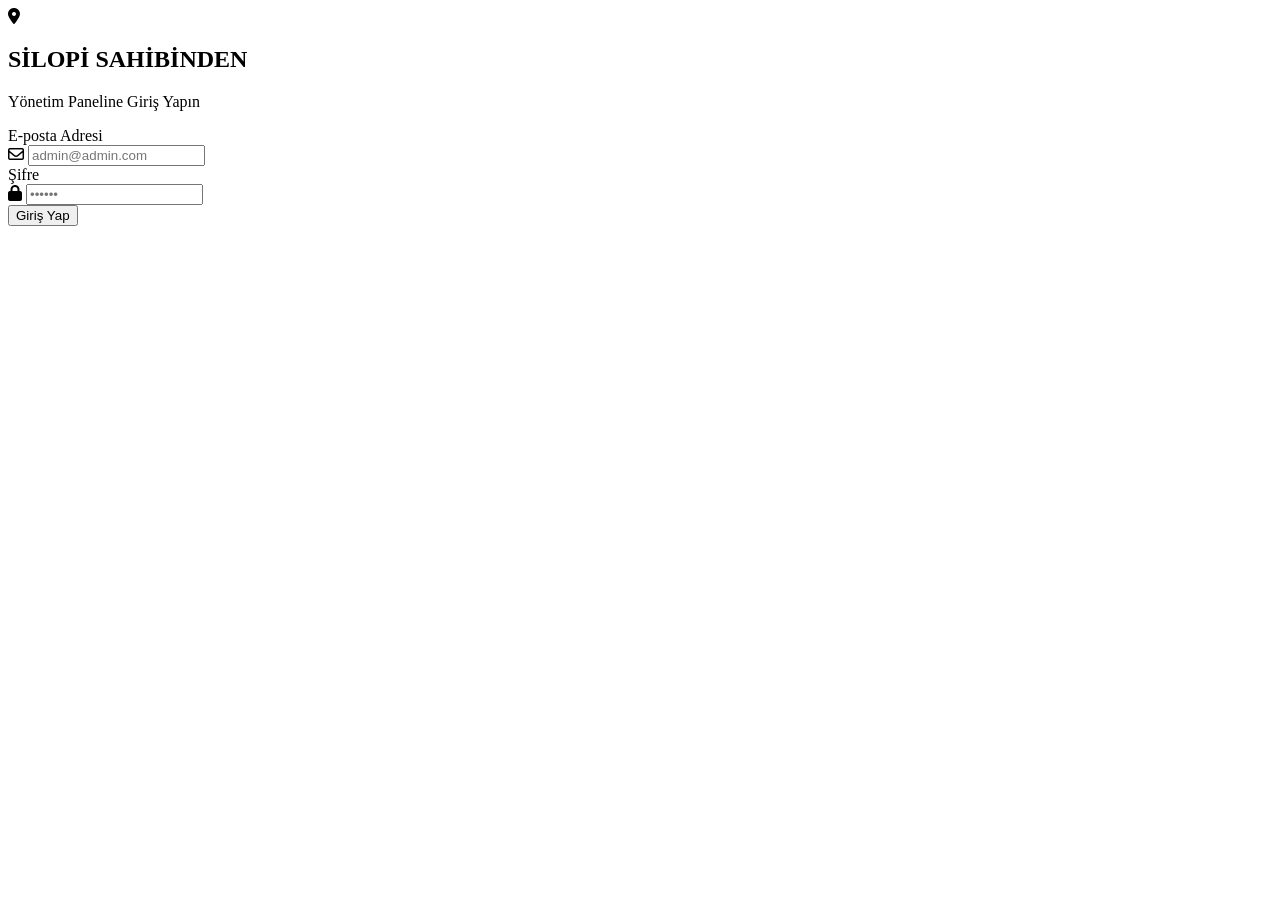
==== index.html @ f5b590ed "Create index.html" ====
<!DOCTYPE html>
<html lang="tr">
<head>
    <meta charset="UTF-8">
    <meta name="viewport" content="width=device-width, initial-scale=1.0">
    <title>Giriş - Silopi Sahibinden Yönetim</title>
    <link rel="stylesheet" href="css/style.css">
    <link rel="stylesheet" href="https://cdnjs.cloudflare.com/ajax/libs/font-awesome/6.4.0/css/all.min.css">
</head>
<body class="login-body">
    <div class="login-container">
        <div class="login-box">
            <div class="logo">
                <i class="fa-solid fa-location-dot"></i>
                <h2>SİLOPİ <span>SAHİBİNDEN</span></h2>
            </div>
            <p class="login-subtitle">Yönetim Paneline Giriş Yapın</p>
            
            <form id="loginForm">
                <div class="form-group">
                    <label>E-posta Adresi</label>
                    <div class="input-icon">
                        <i class="fa-regular fa-envelope"></i>
                        <input type="email" id="email" placeholder="admin@admin.com" required>
                    </div>
                </div>
                <div class="form-group">
                    <label>Şifre</label>
                    <div class="input-icon">
                        <i class="fa-solid fa-lock"></i>
                        <input type="password" id="password" placeholder="••••••" required>
                    </div>
                </div>
                <button type="submit" class="btn-primary">Giriş Yap</button>
                <p id="errorMessage" class="error-msg"></p>
            </form>
        </div>
    </div>
    <script src="js/app.js"></script>
</body>
</html>
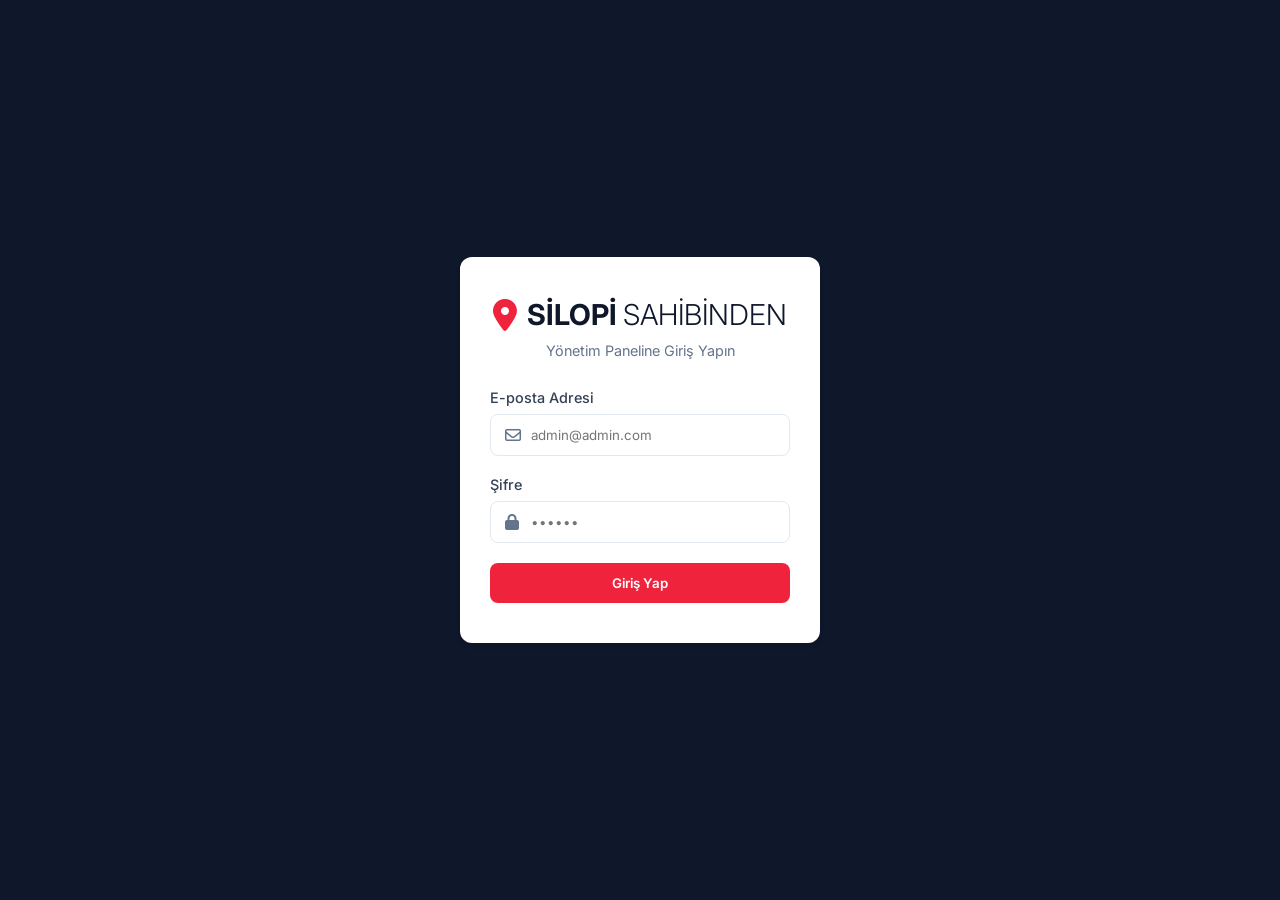
==== commit 39d5b9cc: "Update index.html" ====
--- a/index.html
+++ b/index.html
@@ -36,6 +36,7 @@
             </form>
         </div>
     </div>
-    <script src="js/app.js"></script>
+    <script type="module" src="js/app.js"></script>
+    
 </body>
 </html>
--- a/css/style.css
+++ b/css/style.css
@@ -0,0 +1,107 @@
+@import url('https://fonts.googleapis.com/css2?family=Inter:wght@300;400;500;600;700&display=swap');
+
+:root {
+    --primary: #ef233c;       /* Kurumsal Kırmızı */
+    --secondary: #0f172a;     /* Kurumsal Lacivert */
+    --bg-color: #f8fafc;
+    --surface: #ffffff;
+    --text-main: #334155;
+    --text-light: #64748b;
+    --border: #e2e8f0;
+    --shadow-sm: 0 1px 3px rgba(0,0,0,0.05);
+    --shadow-md: 0 4px 6px -1px rgba(0,0,0,0.05), 0 2px 4px -1px rgba(0,0,0,0.03);
+    --radius: 12px;
+}
+
+* { margin: 0; padding: 0; box-sizing: border-box; font-family: 'Inter', sans-serif; }
+body { background-color: var(--bg-color); color: var(--text-main); }
+a { text-decoration: none; }
+ul { list-style: none; }
+
+/* === GİRİŞ EKRANI (INDEX) === */
+.login-body { display: flex; justify-content: center; align-items: center; min-height: 100vh; background: var(--secondary); }
+.login-container { width: 100%; max-width: 400px; padding: 20px; }
+.login-box { background: var(--surface); padding: 40px 30px; border-radius: var(--radius); box-shadow: var(--shadow-md); text-align: center; }
+.logo { display: flex; align-items: center; justify-content: center; gap: 10px; margin-bottom: 10px; color: var(--secondary); font-size: 1.2rem; }
+.logo i { color: var(--primary); font-size: 2rem; }
+.logo span { font-weight: 300; }
+.login-subtitle { color: var(--text-light); margin-bottom: 30px; font-size: 0.9rem; }
+.form-group { margin-bottom: 20px; text-align: left; }
+.form-group label { display: block; margin-bottom: 8px; font-weight: 500; font-size: 0.9rem; }
+.input-icon { position: relative; }
+.input-icon i { position: absolute; left: 15px; top: 50%; transform: translateY(-50%); color: var(--text-light); }
+.input-icon input { width: 100%; padding: 12px 12px 12px 40px; border: 1px solid var(--border); border-radius: 8px; outline: none; transition: 0.3s; }
+.input-icon input:focus { border-color: var(--primary); box-shadow: 0 0 0 3px rgba(239, 35, 60, 0.1); }
+.btn-primary { width: 100%; padding: 12px; background: var(--primary); color: white; border: none; border-radius: 8px; font-weight: 600; cursor: pointer; transition: 0.3s; }
+.btn-primary:hover { background: #d90429; }
+.error-msg { color: var(--primary); font-size: 0.85rem; margin-top: 10px; display: none; }
+
+/* === DASHBOARD LAYOUT === */
+.admin-layout { display: flex; min-height: 100vh; }
+
+/* Sidebar */
+.sidebar { width: 260px; background: var(--surface); border-right: 1px solid var(--border); display: flex; flex-direction: column; position: fixed; height: 100vh; z-index: 100; transition: 0.3s; }
+.sidebar-header { padding: 20px; border-bottom: 1px solid var(--border); display: flex; align-items: center; gap: 10px; color: var(--secondary); font-size: 1.1rem; font-weight: 700; }
+.sidebar-header i { color: var(--primary); font-size: 1.5rem; }
+.sidebar-header span { font-weight: 300; }
+.sidebar-menu { padding: 20px 0; flex: 1; }
+.sidebar-menu li a { display: flex; align-items: center; gap: 15px; padding: 12px 25px; color: var(--text-light); font-weight: 500; transition: 0.2s; }
+.sidebar-menu li a:hover, .sidebar-menu li.active a { color: var(--primary); background: rgba(239, 35, 60, 0.05); border-right: 4px solid var(--primary); }
+.sidebar-menu li.logout { margin-top: auto; border-top: 1px solid var(--border); }
+.sidebar-menu li.logout a { color: var(--text-main); }
+.sidebar-menu li.logout a:hover { color: var(--primary); background: transparent; border: none; }
+
+/* Main Content */
+.main-content { flex: 1; margin-left: 260px; display: flex; flex-direction: column; background: var(--bg-color); }
+.navbar { height: 70px; background: var(--surface); border-bottom: 1px solid var(--border); display: flex; align-items: center; justify-content: space-between; padding: 0 30px; position: sticky; top: 0; z-index: 99; }
+.nav-left { display: flex; align-items: center; gap: 20px; }
+#menuToggle { background: none; border: none; font-size: 1.2rem; cursor: pointer; color: var(--text-main); display: none; }
+.page-title { font-size: 1.2rem; font-weight: 600; color: var(--secondary); }
+.nav-right { display: flex; align-items: center; gap: 25px; }
+.notification { position: relative; font-size: 1.2rem; cursor: pointer; color: var(--text-light); }
+.badge { position: absolute; top: -5px; right: -8px; background: var(--primary); color: white; font-size: 0.7rem; padding: 2px 6px; border-radius: 20px; font-weight: 600; }
+.profile-menu { display: flex; align-items: center; gap: 10px; cursor: pointer; }
+.profile-menu img { width: 35px; height: 35px; border-radius: 50%; }
+.profile-menu span { font-weight: 500; font-size: 0.95rem; }
+
+/* Content Grid */
+.content-wrapper { padding: 30px; }
+.stats-grid { display: grid; grid-template-columns: repeat(auto-fit, minmax(240px, 1fr)); gap: 20px; margin-bottom: 30px; }
+.stat-card { background: var(--surface); padding: 20px; border-radius: var(--radius); box-shadow: var(--shadow-sm); display: flex; align-items: center; gap: 20px; }
+.stat-icon { width: 50px; height: 50px; border-radius: 10px; display: flex; justify-content: center; align-items: center; font-size: 1.5rem; }
+.stat-info p { color: var(--text-light); font-size: 0.85rem; font-weight: 500; margin-bottom: 5px; }
+.stat-info h3 { font-size: 1.5rem; color: var(--secondary); }
+
+/* Charts */
+.charts-grid { display: grid; grid-template-columns: 2fr 1fr; gap: 20px; margin-bottom: 30px; }
+.chart-card { background: var(--surface); padding: 20px; border-radius: var(--radius); box-shadow: var(--shadow-sm); }
+.chart-card h3 { font-size: 1rem; color: var(--secondary); margin-bottom: 20px; font-weight: 600; }
+
+/* Table */
+.table-card { background: var(--surface); border-radius: var(--radius); box-shadow: var(--shadow-sm); overflow: hidden; }
+.table-header { padding: 20px; border-bottom: 1px solid var(--border); display: flex; justify-content: space-between; align-items: center; }
+.table-responsive { overflow-x: auto; }
+table { width: 100%; border-collapse: collapse; }
+th { text-align: left; padding: 15px 20px; font-size: 0.85rem; color: var(--text-light); background: #f8fafc; border-bottom: 1px solid var(--border); font-weight: 600; text-transform: uppercase; }
+td { padding: 15px 20px; border-bottom: 1px solid var(--border); font-size: 0.95rem; }
+.badge-status { padding: 5px 10px; border-radius: 20px; font-size: 0.8rem; font-weight: 500; }
+.status-active { background: #dcfce7; color: #16a34a; }
+.status-passive { background: #ffedd5; color: #ea580c; }
+.status-pending { background: #f1f5f9; color: #64748b; }
+
+/* İlan Ekle - Fotoğraf Yükleme Alanı İçin (İleride kullanman için) */
+.photo-upload-area { border: 2px dashed var(--border); border-radius: var(--radius); padding: 40px; text-align: center; cursor: pointer; transition: 0.3s; background: #fafafa; }
+.photo-upload-area:hover { border-color: var(--primary); background: rgba(239, 35, 60, 0.02); }
+.preview-grid { display: grid; grid-template-columns: repeat(auto-fill, minmax(100px, 1fr)); gap: 10px; margin-top: 15px; }
+.preview-item { width: 100%; height: 100px; object-fit: cover; border-radius: 8px; border: 1px solid var(--border); }
+
+/* Responsive */
+@media (max-width: 992px) {
+    .charts-grid { grid-template-columns: 1fr; }
+}
+@media (max-width: 768px) {
+    .sidebar { transform: translateX(-100%); }
+    .sidebar.active { transform: translateX(0); }
+    .main-content { margin-left: 0; }
+    #menuToggle { display: block; }
+             }
